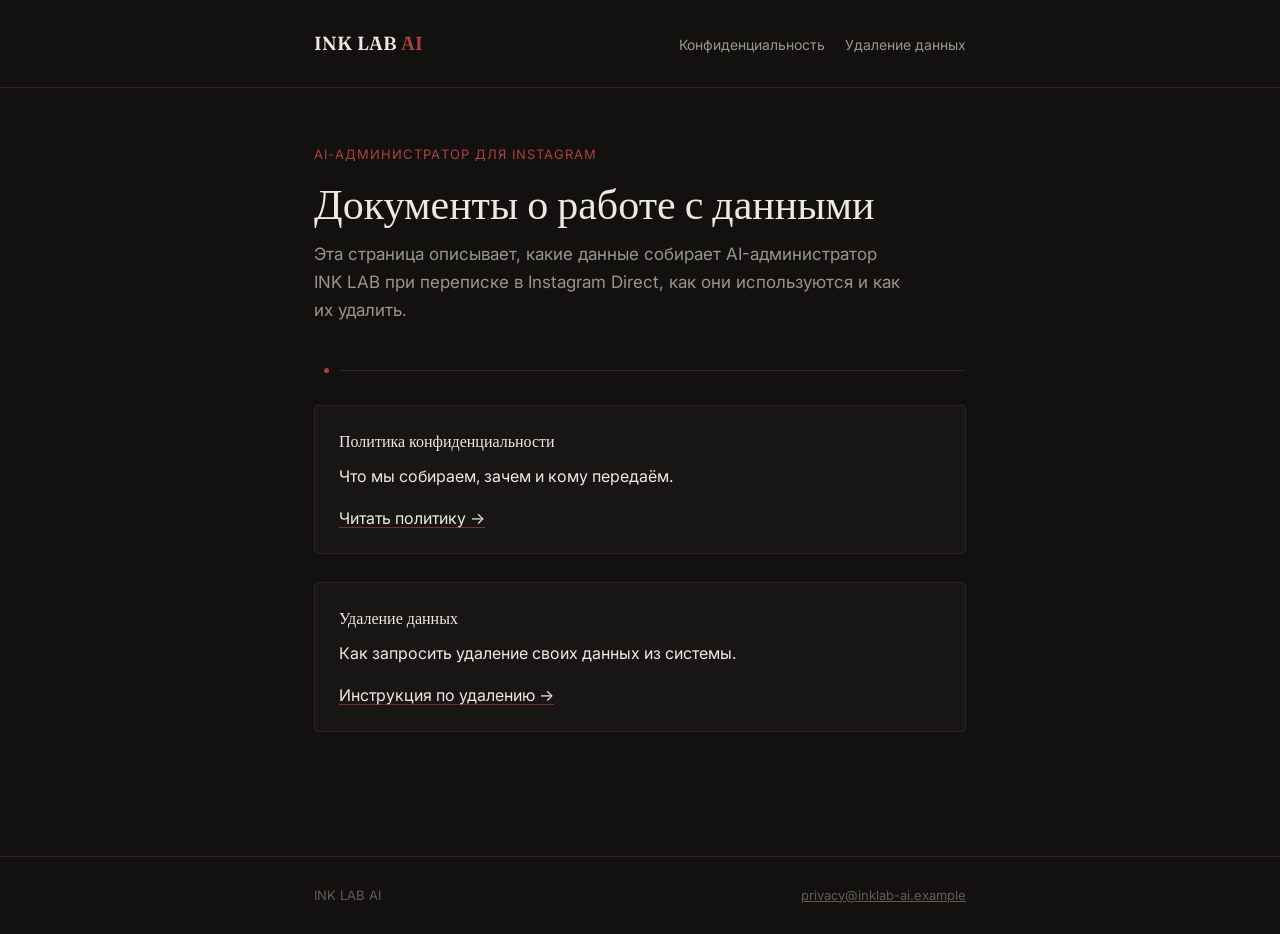
==== index.html @ cd473a55 "Add files via upload" ====
<!DOCTYPE html>
<html lang="ru">
<head>
<meta charset="UTF-8">
<meta name="viewport" content="width=device-width, initial-scale=1.0">
<title>INK LAB AI — Политики</title>
<meta name="description" content="Политика конфиденциальности и удаление данных для AI-администратора INK LAB.">
<link rel="stylesheet" href="style.css">
</head>
<body>

<header class="top">
  <div class="wrap">
    <a class="brand" href="index.html">INK LAB <span>AI</span></a>
    <nav class="pages" aria-label="Страницы">
      <a href="privacy-policy.html">Конфиденциальность</a>
      <a href="data-deletion.html">Удаление данных</a>
    </nav>
  </div>
</header>

<main>
  <div class="wrap">
    <p class="eyebrow">AI-администратор для Instagram</p>
    <h1>Документы о работе с данными</h1>
    <p class="lede">
      Эта страница описывает, какие данные собирает AI-администратор INK LAB
      при переписке в Instagram Direct, как они используются и как их удалить.
    </p>

    <div class="stitch"><span class="dot"></span></div>

    <div class="card">
      <h3>Политика конфиденциальности</h3>
      <p>Что мы собираем, зачем и кому передаём.</p>
      <p><a class="inline" href="privacy-policy.html">Читать политику →</a></p>
    </div>

    <div class="card">
      <h3>Удаление данных</h3>
      <p>Как запросить удаление своих данных из системы.</p>
      <p><a class="inline" href="data-deletion.html">Инструкция по удалению →</a></p>
    </div>
  </div>
</main>

<footer>
  <div class="wrap">
    <span>INK LAB AI</span>
    <span><a href="mailto:privacy@inklab-ai.example">privacy@inklab-ai.example</a></span>
  </div>
</footer>

</body>
</html>
---- style.css ----
@import url('https://fonts.googleapis.com/css2?family=Fraunces:opsz,wght@9..144,400;9..144,500;9..144,600&family=Inter:wght@400;500;600&display=swap');

:root {
  --bg: #121110;
  --bg-raised: #171615;
  --ink: #ede8e0;
  --ink-dim: #9c948a;
  --ink-faint: #625b53;
  --accent: #a8433b;
  --accent-dim: #6e332f;
  --hairline: #2a2724;
  --max: 700px;
}

* { box-sizing: border-box; }

html { scroll-behavior: smooth; }

body {
  margin: 0;
  background: var(--bg);
  color: var(--ink);
  font-family: 'Inter', -apple-system, BlinkMacSystemFont, sans-serif;
  font-size: 16px;
  line-height: 1.65;
  -webkit-font-smoothing: antialiased;
}

@media (prefers-reduced-motion: reduce) {
  html { scroll-behavior: auto; }
}

.wrap {
  max-width: var(--max);
  margin: 0 auto;
  padding: 0 24px;
}

header.top {
  border-bottom: 1px solid var(--hairline);
  padding: 28px 0;
}

header.top .wrap {
  display: flex;
  align-items: baseline;
  justify-content: space-between;
  gap: 16px;
  flex-wrap: wrap;
}

.brand {
  font-family: 'Fraunces', serif;
  font-size: 19px;
  font-weight: 600;
  letter-spacing: 0.01em;
  color: var(--ink);
  text-decoration: none;
}

.brand span {
  color: var(--accent);
}

nav.pages {
  display: flex;
  gap: 20px;
  font-size: 14px;
}

nav.pages a {
  color: var(--ink-dim);
  text-decoration: none;
  border-bottom: 1px solid transparent;
  padding-bottom: 2px;
  transition: color 0.15s ease, border-color 0.15s ease;
}

nav.pages a:hover,
nav.pages a:focus-visible {
  color: var(--ink);
  border-color: var(--accent);
}

nav.pages a[aria-current="page"] {
  color: var(--ink);
  border-color: var(--accent);
}

main {
  padding: 56px 0 96px;
}

.eyebrow {
  font-size: 13px;
  letter-spacing: 0.08em;
  text-transform: uppercase;
  color: var(--accent);
  margin: 0 0 14px;
}

h1 {
  font-family: 'Fraunces', serif;
  font-weight: 500;
  font-size: clamp(30px, 5vw, 42px);
  line-height: 1.15;
  margin: 0 0 12px;
  color: var(--ink);
}

.lede {
  color: var(--ink-dim);
  font-size: 17px;
  max-width: 54ch;
  margin: 0 0 40px;
}

.stitch {
  display: flex;
  align-items: center;
  gap: 10px;
  margin: 44px 0 32px;
}

.stitch::before,
.stitch::after {
  content: "";
  height: 1px;
  flex: 1;
  background: var(--hairline);
}

.stitch::before { flex: 0 0 0; }

.stitch .dot {
  width: 5px;
  height: 5px;
  border-radius: 50%;
  background: var(--accent);
  flex: none;
}

h2 {
  font-family: 'Fraunces', serif;
  font-weight: 500;
  font-size: 22px;
  margin: 40px 0 14px;
  color: var(--ink);
}

h2:first-of-type { margin-top: 0; }

p { margin: 0 0 16px; color: var(--ink); }

p.muted { color: var(--ink-dim); }

ul {
  margin: 0 0 16px;
  padding-left: 20px;
  color: var(--ink);
}

li { margin-bottom: 8px; }

li::marker { color: var(--accent); }

a.inline {
  color: var(--ink);
  text-decoration: underline;
  text-decoration-color: var(--accent-dim);
  text-underline-offset: 3px;
  transition: text-decoration-color 0.15s ease;
}

a.inline:hover { text-decoration-color: var(--accent); }

.card {
  background: var(--bg-raised);
  border: 1px solid var(--hairline);
  border-radius: 4px;
  padding: 22px 24px;
  margin: 28px 0;
}

.card h3 {
  font-family: 'Fraunces', serif;
  font-weight: 500;
  font-size: 16px;
  margin: 0 0 8px;
  color: var(--ink);
}

.card p:last-child { margin-bottom: 0; }

table {
  width: 100%;
  border-collapse: collapse;
  margin: 8px 0 24px;
  font-size: 15px;
}

th, td {
  text-align: left;
  padding: 10px 12px 10px 0;
  border-bottom: 1px solid var(--hairline);
  vertical-align: top;
}

th {
  color: var(--ink-dim);
  font-weight: 500;
  font-size: 13px;
  text-transform: uppercase;
  letter-spacing: 0.04em;
}

footer {
  border-top: 1px solid var(--hairline);
  padding: 28px 0;
}

footer .wrap {
  display: flex;
  justify-content: space-between;
  gap: 16px;
  flex-wrap: wrap;
  color: var(--ink-faint);
  font-size: 13px;
}

footer a { color: var(--ink-faint); }

.updated {
  color: var(--ink-faint);
  font-size: 13px;
  margin-bottom: 4px;
}

:focus-visible {
  outline: 2px solid var(--accent);
  outline-offset: 2px;
}
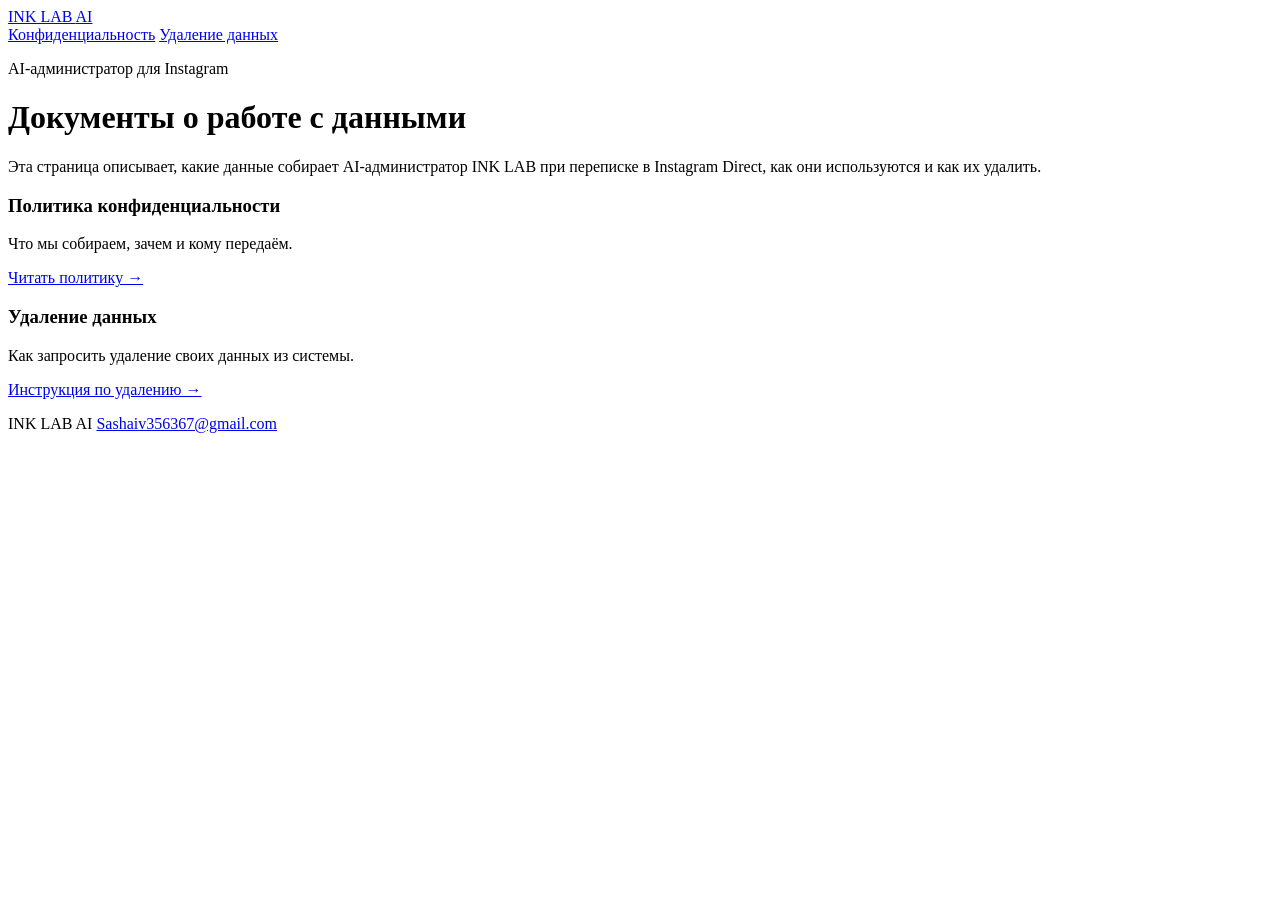
==== commit 467d192a: "Rename index (1).html to index.html" ====
--- a/index.html
+++ b/index.html
@@ -47,7 +47,7 @@
 <footer>
   <div class="wrap">
     <span>INK LAB AI</span>
-    <span><a href="mailto:privacy@inklab-ai.example">privacy@inklab-ai.example</a></span>
+    <span><a href="mailto:Sashaiv356367@gmail.com">Sashaiv356367@gmail.com</a></span>
   </div>
 </footer>
 
